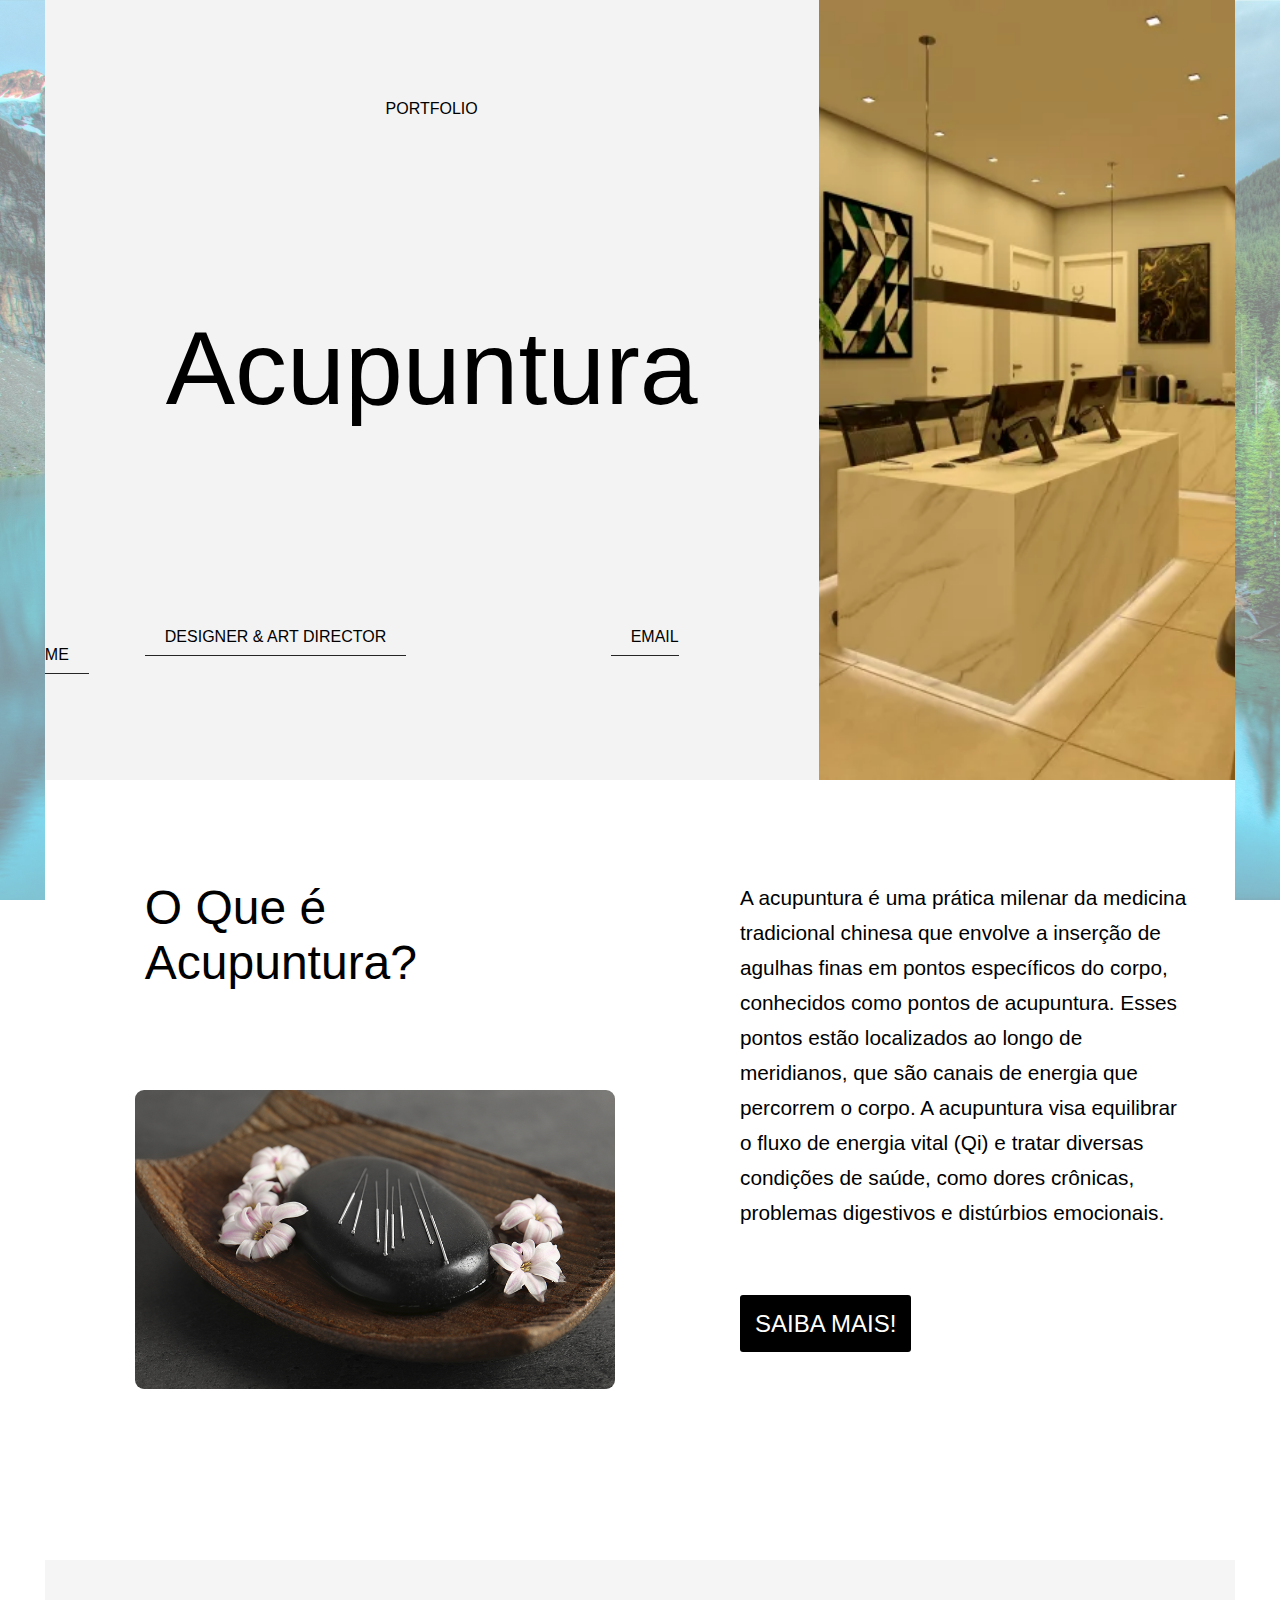
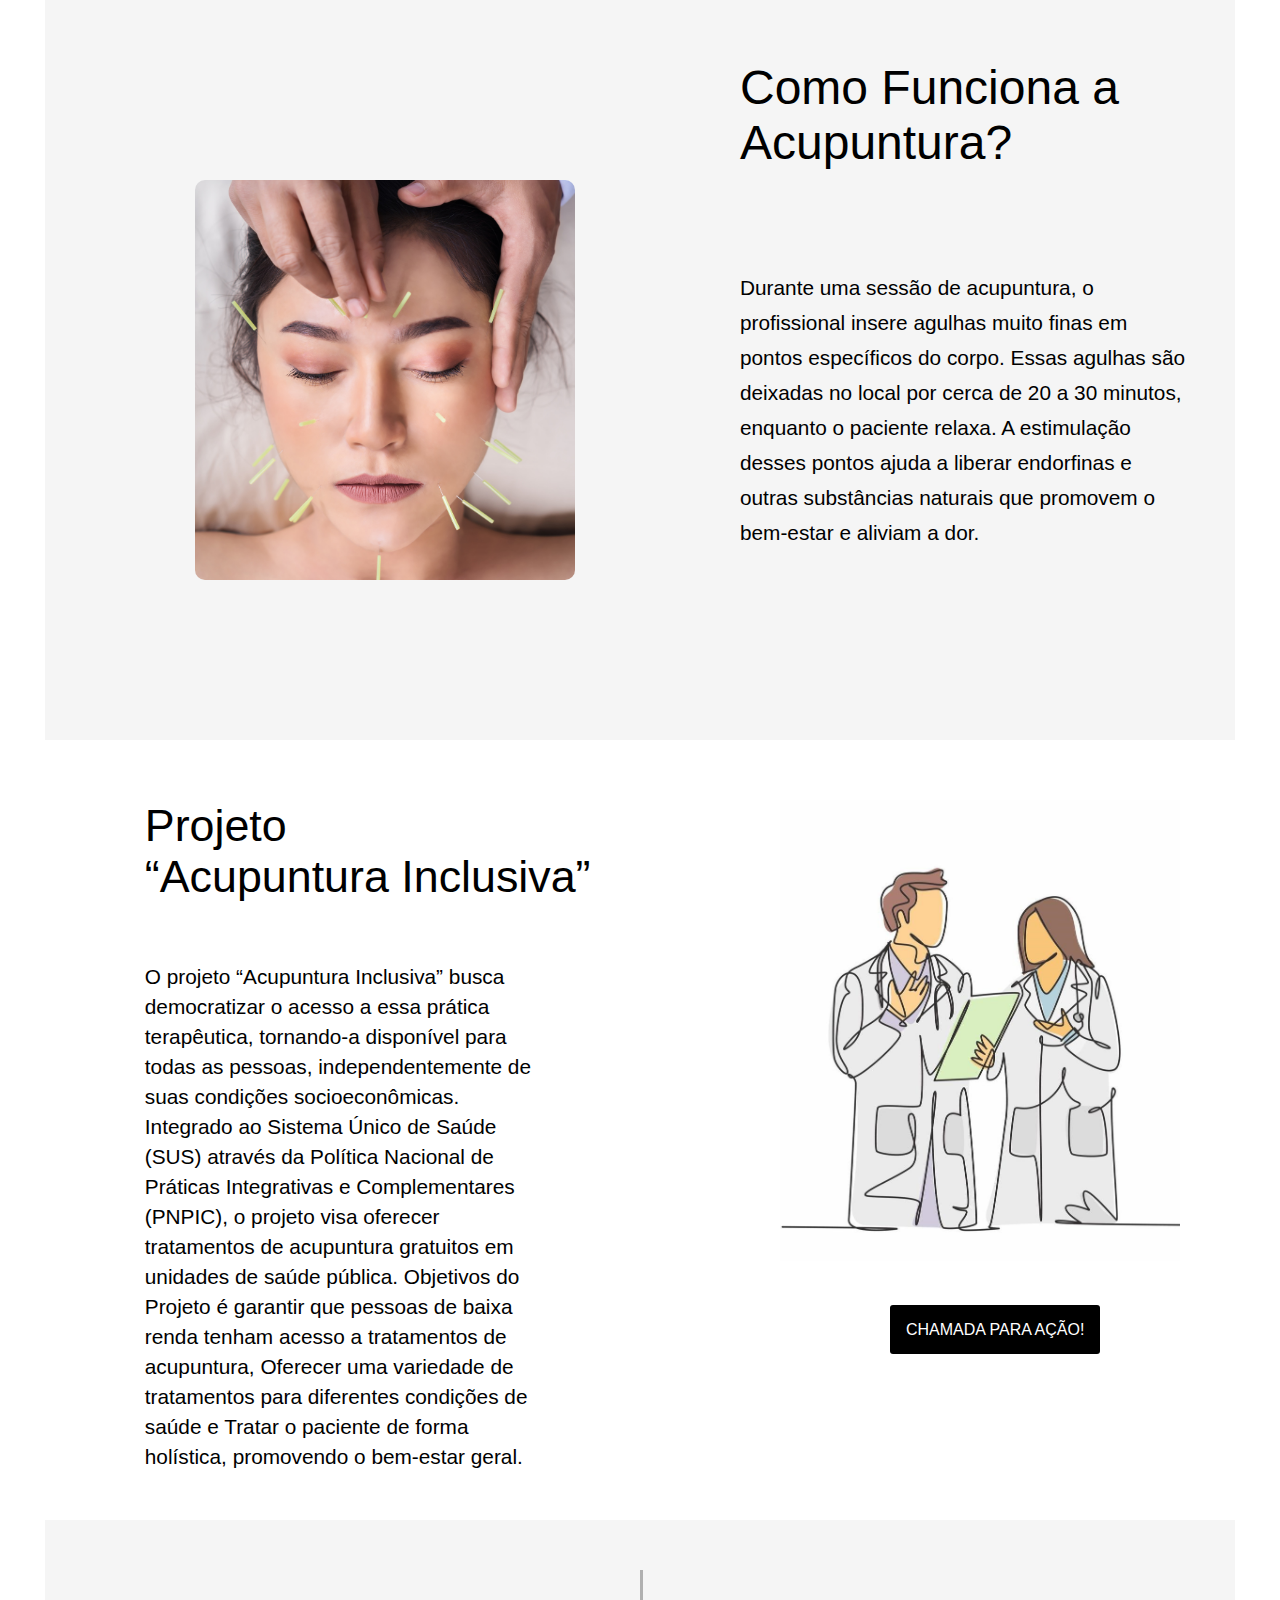
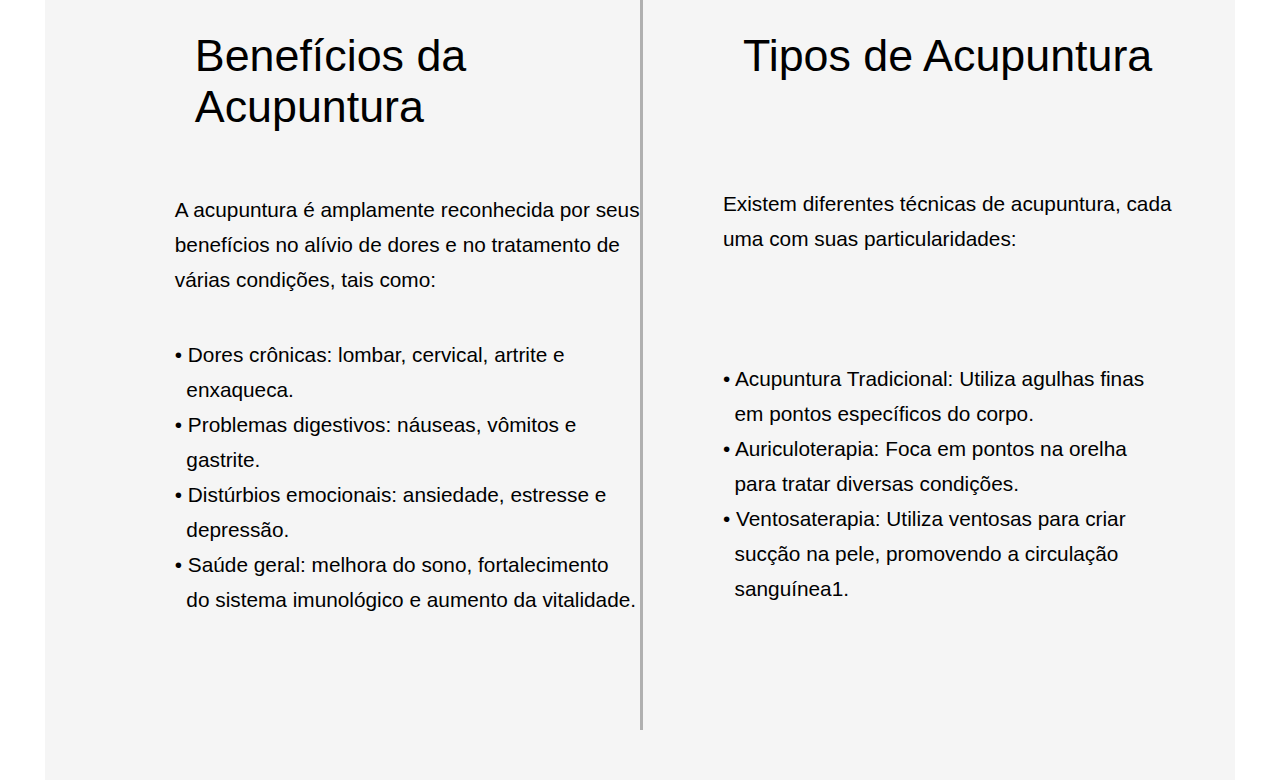
==== html/home.html @ a6e6b09a "Add files via upload" ====
<!DOCTYPE html>
<html lang="pt-BR">
<head>
    <meta charset="UTF-8">
    <meta name="viewport" content="width=device-width, initial-scale=1.0">
    <title>Acupuntura</title>
    <link rel="stylesheet" href="../css/home.css">
</head>
<body>
    <div class="back">
        <div class="home-div">
            <div class="left-home">
                <div class="space-div">
                    <h1>PORTFOLIO</h1>
                    <h2>Acupuntura</h2>
                </div>
                <div class="space-div-a">
                    <a href="#" class="button">DESIGNER & ART DIRECTOR</a>
                    <a href="mailto:email@example.com" class="button">EMAIL ME</a>
                </div>
            </div>
            <div class="right-home"></div>
        </div>

        <div class="parte2">
            <div class="parte2-div-left">
                <h1>O Que é Acupuntura?</h1>
                <img src="../img/pedra-acupunt.png" alt="img">
            </div>
            <div class="parte2-div-right">
                <p> A acupuntura é uma prática milenar da medicina tradicional chinesa
                    que envolve a inserção de agulhas finas em pontos específicos do corpo, 
                    conhecidos como pontos de acupuntura. Esses pontos estão localizados ao longo de
                    meridianos, que são canais de energia que percorrem o corpo. A acupuntura visa equilibrar
                    o fluxo de energia vital (Qi) e tratar diversas condições de saúde, como dores
                    crônicas, problemas digestivos e distúrbios emocionais.
                    </p>
                <a href="Saiba.html" class="btn">SAIBA MAIS!</a>
            </div>
        </div>
        
        <div class="parte3">
            <div class="parte3-div-left">
                <img src="../img/acupuntura-mulher2.png" alt="img">
            </div>
            <div class="parte3-div-right">
                <h1>Como Funciona a Acupuntura?</h1>
                <p>Durante uma sessão de acupuntura, o profissional insere agulhas muito finas em pontos específicos do corpo. Essas agulhas
                    são deixadas no local por cerca de 20 a 30 minutos, enquanto o paciente relaxa. A estimulação desses pontos
                    ajuda a liberar endorfinas e outras substâncias naturais que promovem o bem-estar e aliviam a dor.
                </p>
            </div>
        </div>

        <div class="parte4" id="nume4">
            <div class="parte4-div-left">
                <h1>Projeto<br>“Acupuntura Inclusiva”</h1>
                <p> O projeto “Acupuntura Inclusiva” busca democratizar o acesso a essa prática terapêutica, tornando-a 
                    disponível para todas as pessoas, independentemente de suas condições socioeconômicas. Integrado ao 
                    Sistema Único de Saúde (SUS) através da Política Nacional de Práticas Integrativas e Complementares 
                    (PNPIC), o projeto visa oferecer tratamentos de acupuntura gratuitos em unidades de saúde pública.
                    Objetivos do Projeto é garantir que pessoas de baixa renda tenham acesso a tratamentos de acupuntura, 
                    Oferecer uma variedade de tratamentos para diferentes condições de saúde e Tratar o paciente 
                    de forma holística, promovendo o bem-estar geral.
                   </p>
            </div>
            <div class="parte4-div-right">
                <img src="../img/img acupunt2.jpg" alt="img">
                <a href="#">CHAMADA PARA AÇÃO!</a>
            </div>
        </div>

        <div class="parte5">
            <div class="parte5-div-left">
                <h1>Benefícios da Acupuntura</h1>
                <p>A acupuntura é amplamente reconhecida por seus benefícios no alívio
                    de dores e no tratamento de várias condições, tais como:
                </p>
                <p class="parte5-p">
                    • Dores crônicas: lombar, cervical, artrite e &nbsp;&nbsp;enxaqueca.<br>
                    • Problemas digestivos: náuseas, vômitos e &nbsp;&nbsp;gastrite.<br>
                    • Distúrbios emocionais: ansiedade, estresse e &nbsp;&nbsp;depressão.<br>
                    • Saúde geral: melhora do sono, fortalecimento &nbsp;&nbsp;do sistema imunológico e aumento da vitalidade.
                </p>
            </div>
            <div class="parte5-div-right">
                <h1>Tipos de Acupuntura</h1>
                <p>Existem diferentes técnicas de acupuntura, 
                    cada uma com suas particularidades:
                </p>
                <p class="parte5-p">
                    • Acupuntura Tradicional: Utiliza agulhas finas &nbsp;&nbsp;em pontos específicos do corpo.<br>
                    • Auriculoterapia: Foca em pontos na orelha &nbsp;&nbsp;para tratar diversas condições.<br>
                    • Ventosaterapia: Utiliza ventosas para criar &nbsp;&nbsp;sucção na pele, promovendo a circulação &nbsp;&nbsp;sanguínea1.
                </p>
            </div>
        </div>

        <div>

        </div>
    </div>
</body>
</html>
---- css/home.css ----
body {
    font-family: Arial, sans-serif;
    margin: 0;
    padding: 0;
    background: linear-gradient(rgba(255, 255, 255, 0.5), rgba(255, 255, 255, 0.5)),url(../img/fundo1.jpg);
    background-size: cover;
    background-attachment: fixed;
}

.back {
    margin-left: 3.5%;
    width: 93%;
    display: flex;
    flex-direction: column;
    justify-content: center;
}
.home-div{
    display: flex;
    height: 780px;
}
/**/
.space-div{
    padding-top: 100px;
    padding-bottom: 250px;
    text-align: center;
    
}
.space-div h2{
    font-family: 'Franklin Gothic Medium', 'Arial Narrow', Arial, sans-serif;
    margin-top: 250px;
    line-height: 00px;
}
.space-div-a a{
    margin: 0 100px;
}
/**/
.left-home {
    width: 65%;
    background-color: #f3f3f3;
    display: flex;
    flex-direction: column;
    align-items: center;
}
.right-home {
    width: 35%;
    background-image: url(../img/interiorclinic.png); /* Substitua pelo URL da sua imagem */
    background-size: cover;
    background-position: center;
}
h1 {
    font-weight: 100;
    font-size: 1.0em;
    margin: 0;
}
h2 {
    font-weight: 100;
    font-size: 6.5em;
    margin: 10px 0;
}
.button {
    margin: 10px 0;
    padding: 10px 20px;
    color: #000000;
    text-decoration: none;
    border-bottom: solid 1px rgb(37, 37, 37);
}
/* parte 2 da pagina */
.parte2{
    background-color: #ffffff;
    height: 780px;
    display: flex;
}
.parte2-div-right {
    width: 50%;
}
.parte2-div-right p{
    width: 450px;
    line-height: 35px;
    margin: 100px 0 80px 100px;
    font-size: 1.3em;
}
.parte2-div-right a{
    font-size: 1.5em;
}
/**/
.btn {
    background-color: #000000;
    color: #ffffff;
    padding: 15px;
    text-decoration: none;
    border-radius: 3px;
    margin-left: 100px;
}
/**/
.parte2-div-left {
    width: 50%;
}
.parte2-div-left h1{
    width: 240px;
    font-size: 3.0em;
    margin: 100px;
}
.parte2-div-left img{
    margin: 0 0 90px 90px;
    border-radius: 9px;
    width: 480px;
    height: auto;
}
/* final/inicio da parte 3*/
.parte3 {
    background-color: #f5f5f5;
    display: flex;
    height: 780px;
}
.parte3-div-left {
    width: 50%;
}
.parte3-div-left img{
    width: 380px;
    margin: 220px 150px 0 150px;
    border-radius: 10px;
}
.parte3-div-right {
    width: 50%;
}
.parte3-div-right h1{
    margin: 100px 0 80px 100px;
    width: 380px;
    font-size: 3.0em;
}
.parte3-div-right p{
    width: 450px;
    line-height: 35px;
    margin: 100px 0 80px 100px;
    font-size: 1.3em;
}
/* final/inico parte4*/
.parte4 {
    background-color: #ffffff;
    display: flex;
    height: 780px;
}
.parte4-div-left {
    width: 50%;
}
.parte4-div-left p{
    margin: 0 100px;
    font-size: 1.3em;
    line-height: 30px;
}
.parte4-div-left h1{
    margin: 60px 100px;
    width: 480px;
    font-size: 2.8em;
}
.parte4-div-right {
    width: 50%;
}
.parte4-div-right img{
    width: 400px;
    display: flex;
    flex-direction: column;
    padding: 60px 140px;
}
.parte4-div-right a{
    margin-left: 250px;
    padding: 16px;
    background-color: #000000;
    color: #ffffff;
    border-radius: 3px;
    text-decoration: none;
}
/*Final/inicio parte5*/
.parte5 {
    display: flex;
    height: 760px;
    padding: 50px;
    background-color: #f5f5f5;
}
.parte5-div-left {
    width: 50%;
    border-right: solid rgba(138, 138, 138, 0.651);
}
.parte5-div-right {
    width: 50%;
}

.parte5-div-left h1{
    margin: 60px 100px;
    width: 480px;
    font-size: 2.8em;
}
.parte5-div-left p{
    width: 470px;
    line-height: 35px;
    margin: 40px 0 40px 80px;
    font-size: 1.3em;
}
.parte5-div-right h1{
    margin: 60px 100px;
    width: 480px;
    font-size: 2.8em;
}
.parte5-div-right p{
    width: 450px;
    line-height: 35px;
    margin: 105px 0 30px 80px;
    font-size: 1.3em;
}
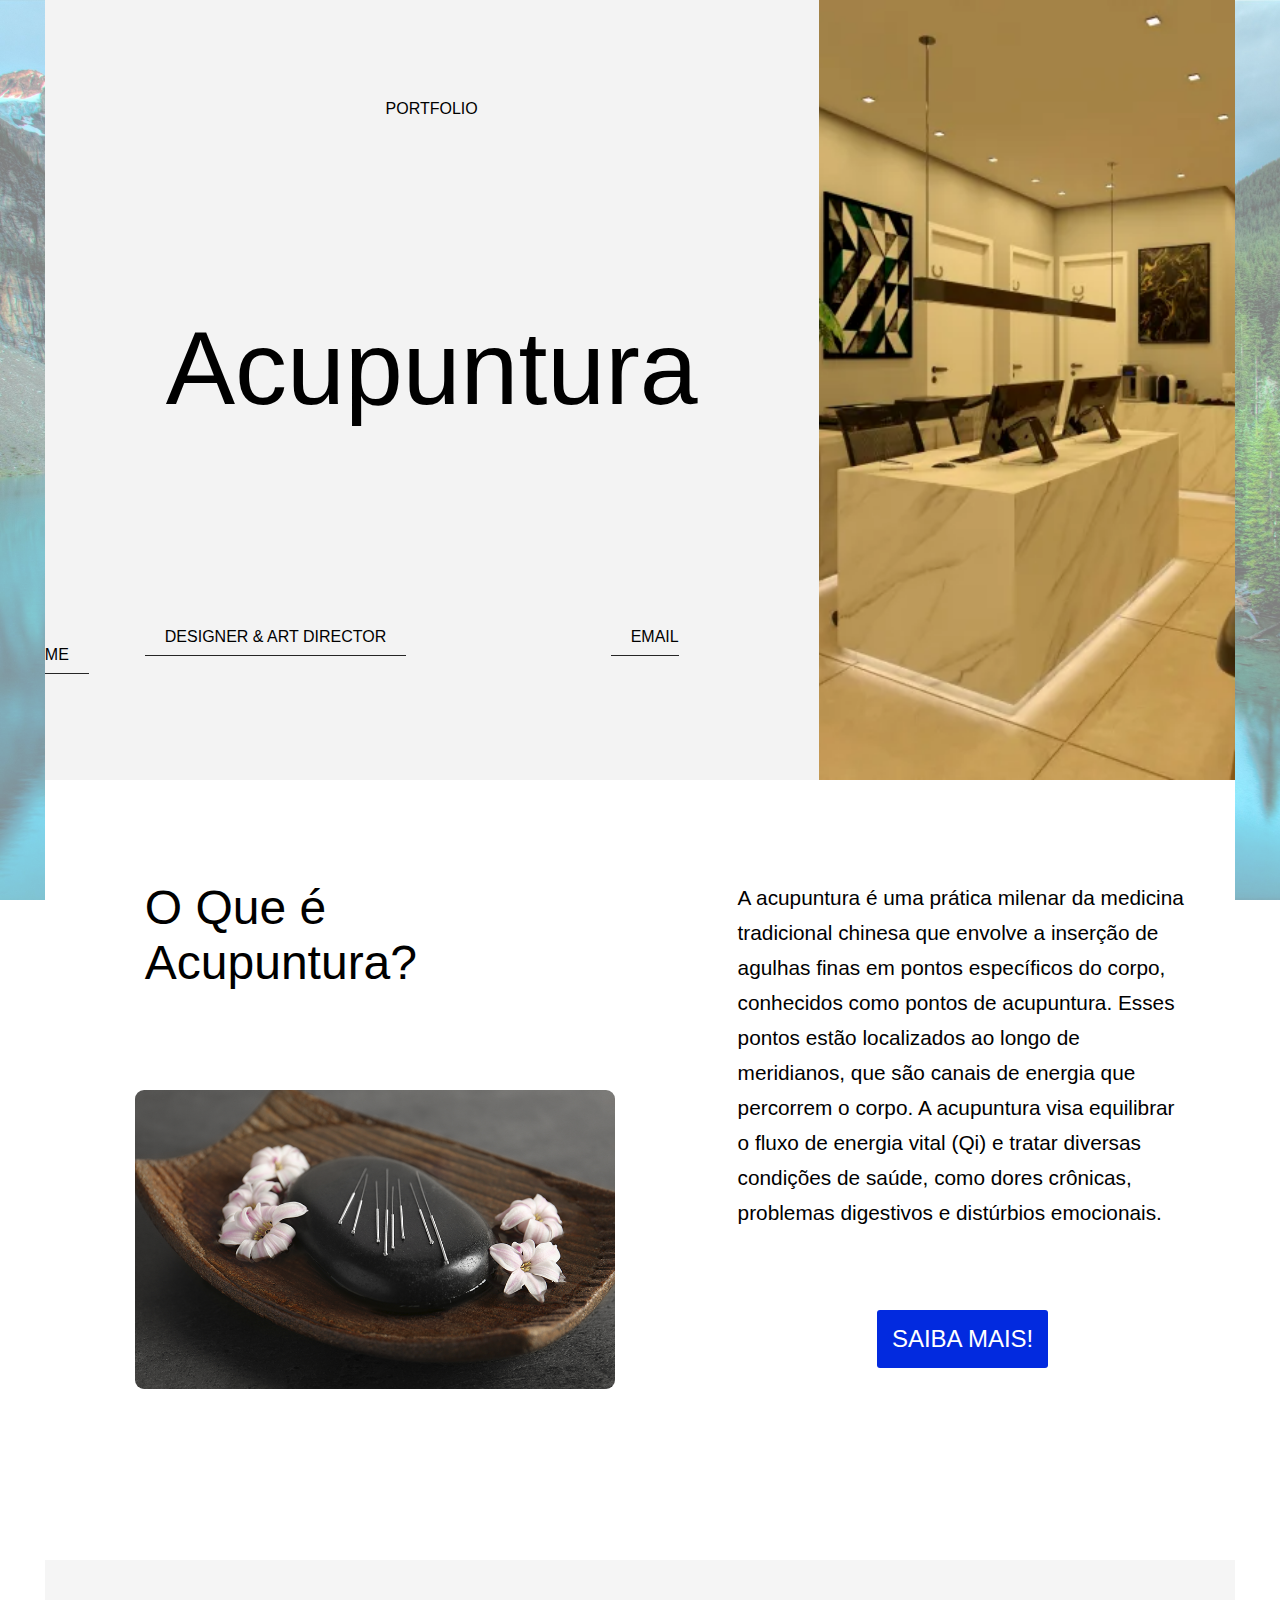
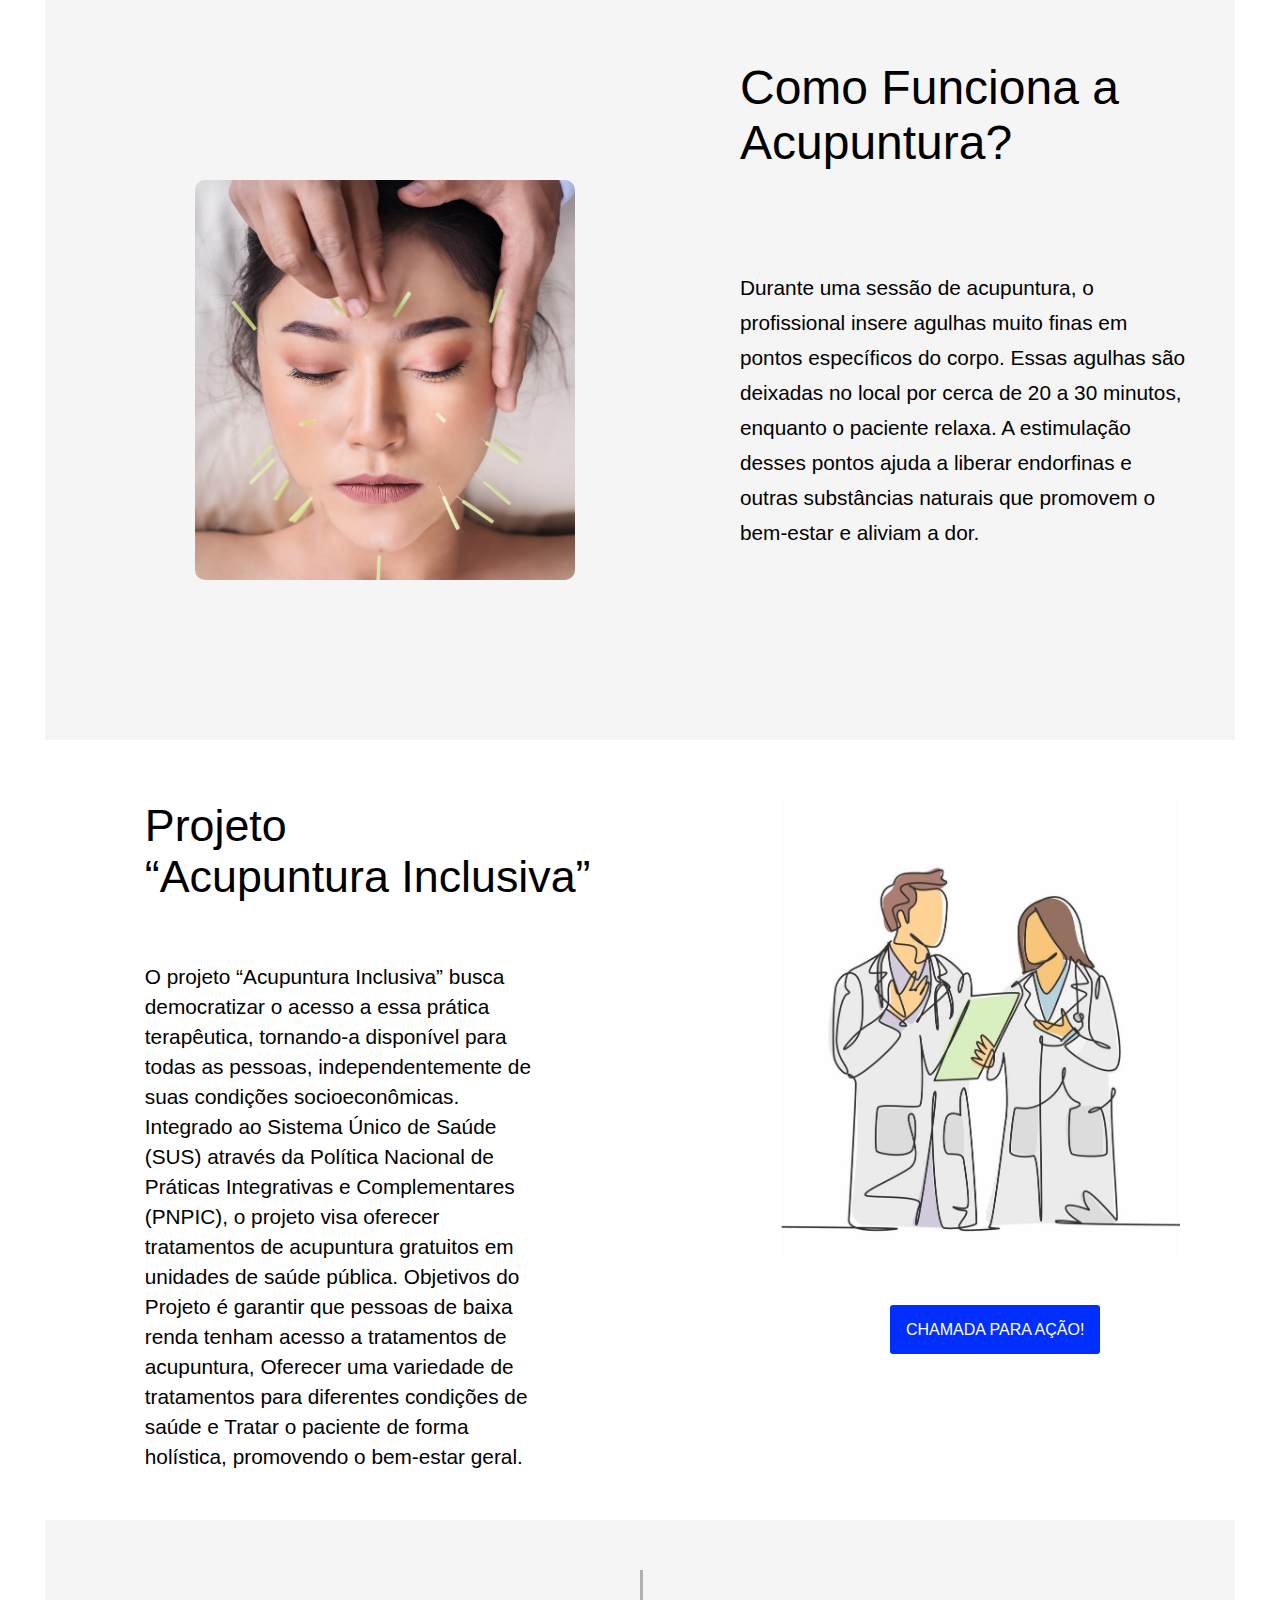
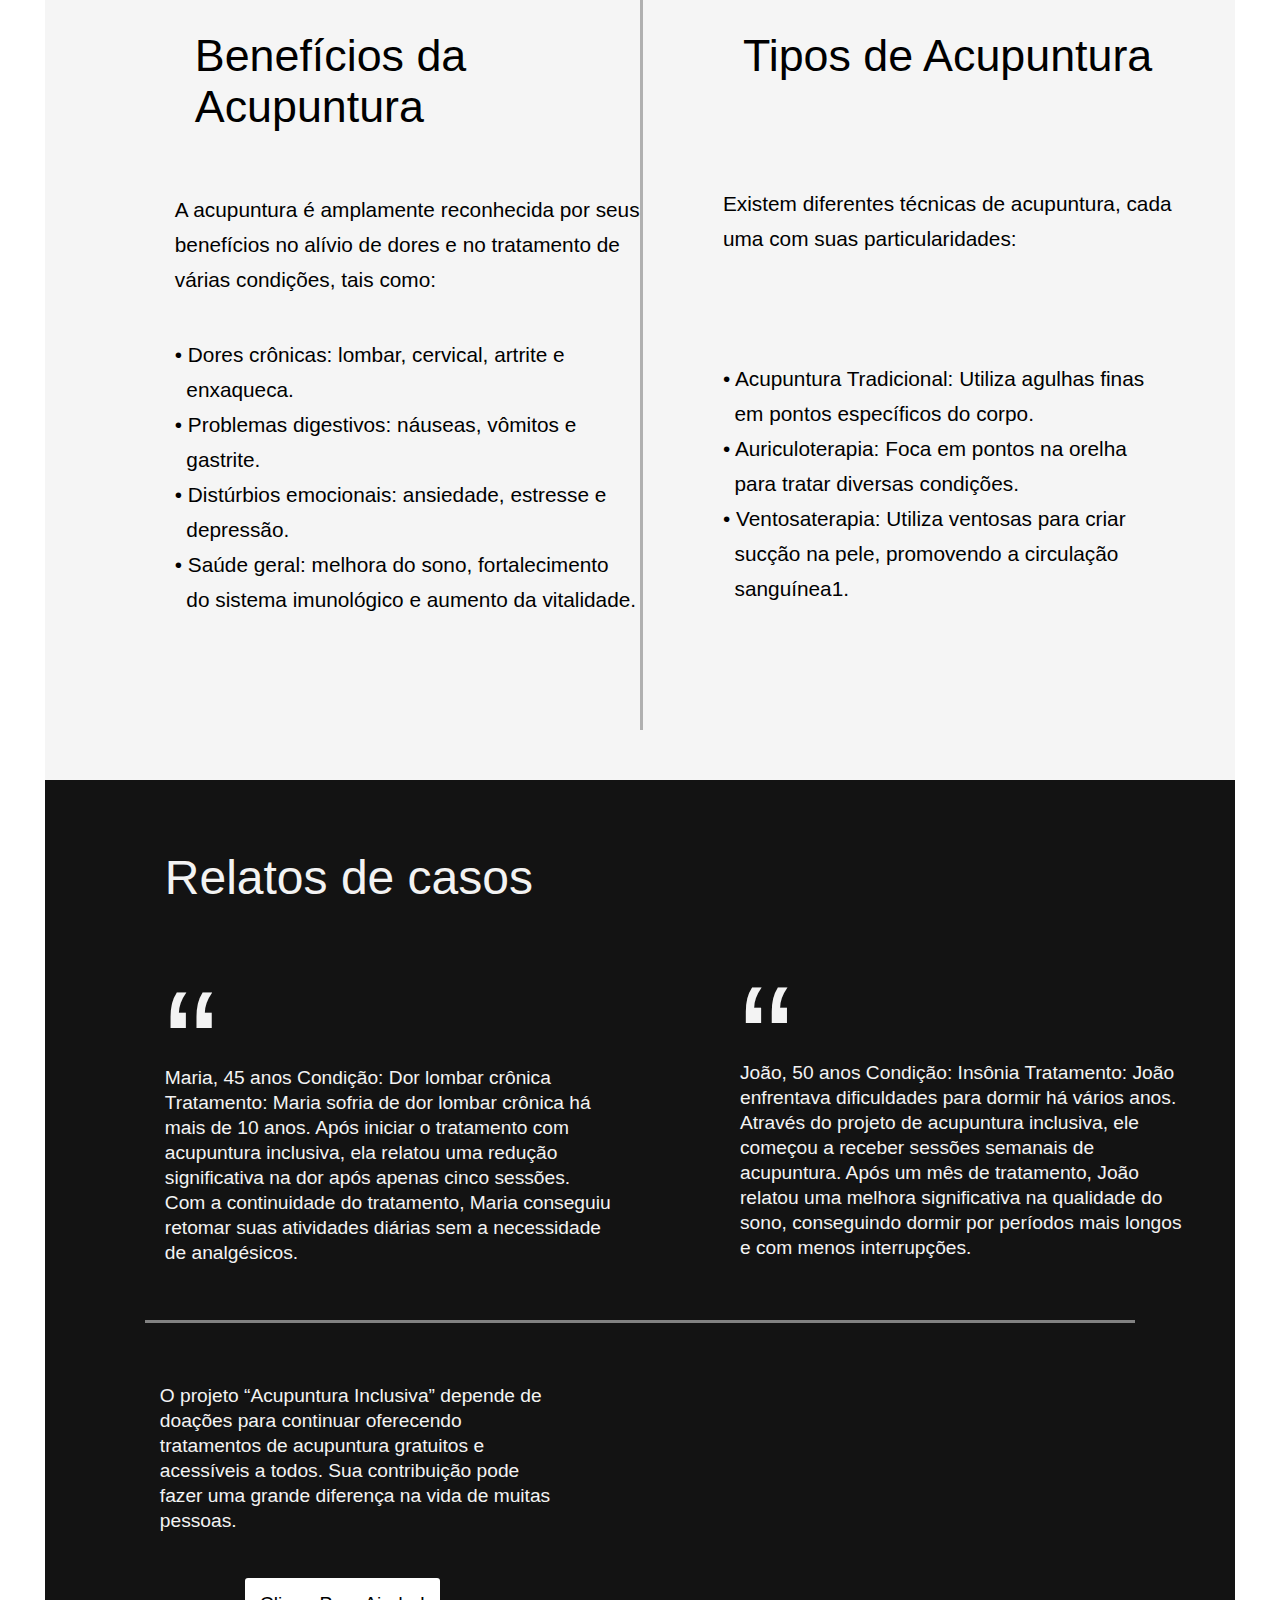
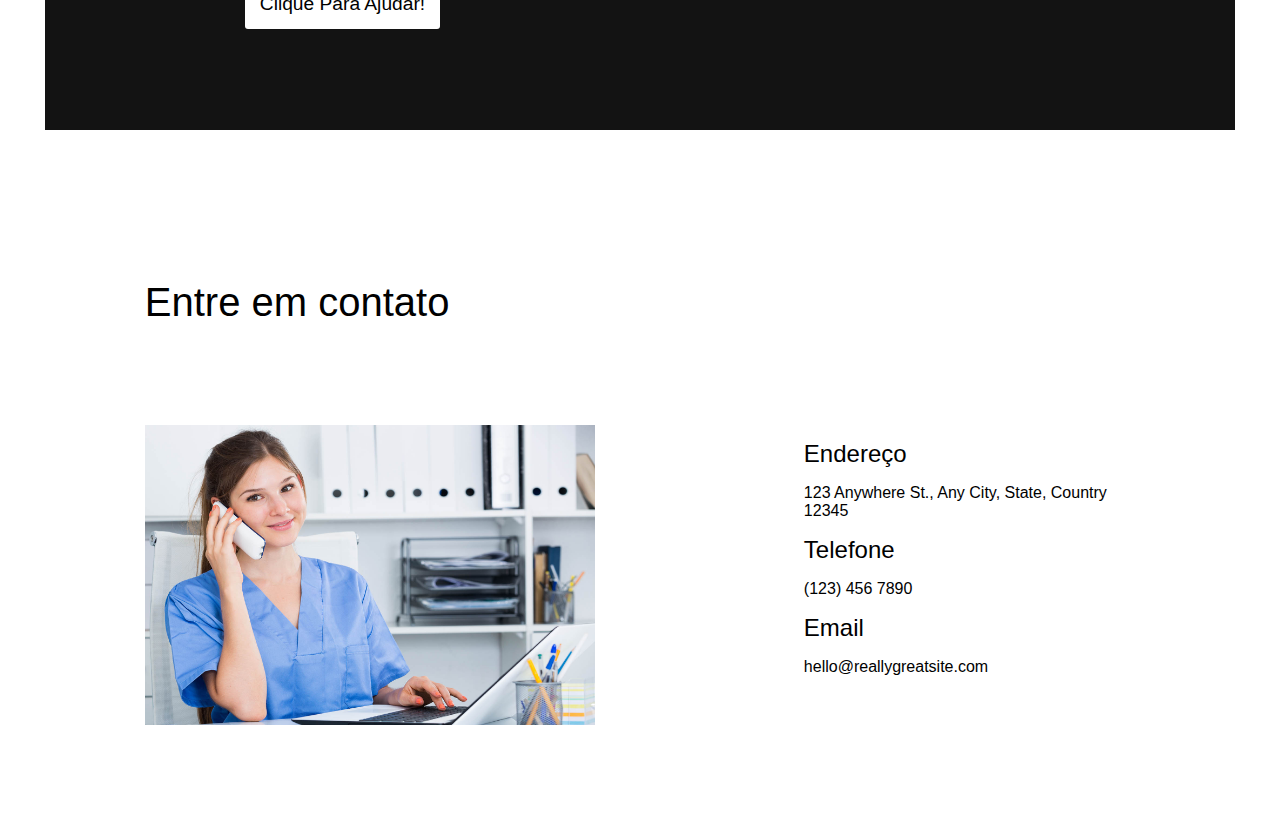
==== commit 1ed799c1: "Add files via upload" ====
--- a/html/home.html
+++ b/html/home.html
@@ -96,9 +96,47 @@
             </div>
         </div>
 
-        <div>
+        <div class="parte6">
+            <div class="parte6-div1">
+                <div class="parte6-div-left">
+                    <h1>Relatos de casos</h1>
+                    <h2>“</h2>
+                    <p> Maria, 45 anos Condição: Dor lombar crônica Tratamento: Maria sofria de dor 
+                        lombar crônica há mais de 10 anos. Após iniciar o tratamento com acupuntura inclusiva,
+                        ela relatou uma redução significativa na dor após apenas cinco sessões. Com a continuidade do tratamento,
+                        Maria conseguiu retomar suas atividades diárias sem a necessidade de analgésicos.</p>
+                </div>
+                <div class="parte6-div-right">
+                    <h2>“</h2>
+                    <p> João, 50 anos Condição: Insônia Tratamento: João enfrentava dificuldades para dormir há vários anos.
+                        Através do projeto de acupuntura inclusiva, ele começou a receber sessões semanais de acupuntura.
+                        Após um mês de tratamento, João relatou uma melhora significativa na qualidade do sono,
+                        conseguindo dormir por períodos mais longos e com menos interrupções.</p>
+                </div>
+            </div>
+            <div class="parte6-div2">
+                <p>O projeto “Acupuntura Inclusiva” depende de doações para continuar 
+                    oferecendo tratamentos de acupuntura gratuitos e acessíveis a todos. 
+                    Sua contribuição pode fazer uma grande diferença na vida de muitas pessoas.</p>
+                <a href="#" class="btn-ajuda">Clique Para Ajudar!</a>
+            </div>
+        </div>
 
+        <div class="parte7">
+            <div class="parte7-div-left">
+                <h1>Entre em contato</h1>
+                <img src="../img/consultorio-acupun.jpg" alt="img">
+            </div>
+            <div class="parte7-div-right">
+                <h2>Endereço</h2>
+                <p>123 Anywhere St., Any City, State, Country 12345</p>
+                <h2>Telefone</h2>
+                <p>(123) 456 7890</p>
+                <h2>Email</h2>
+                <p>hello@reallygreatsite.com</p>
+            </div>
         </div>
+
     </div>
 </body>
 </html>
--- a/css/home.css
+++ b/css/home.css
@@ -71,12 +71,15 @@
     display: flex;
 }
 .parte2-div-right {
+    display: flex;
+    flex-direction: column;
+    align-items: center;
     width: 50%;
 }
 .parte2-div-right p{
     width: 450px;
     line-height: 35px;
-    margin: 100px 0 80px 100px;
+    margin: 100px 0 80px 50px;
     font-size: 1.3em;
 }
 .parte2-div-right a{
@@ -84,12 +87,12 @@
 }
 /**/
 .btn {
-    background-color: #000000;
+    background-color: #022adf;
     color: #ffffff;
     padding: 15px;
     text-decoration: none;
     border-radius: 3px;
-    margin-left: 100px;
+    margin-left: 50px;
 }
 /**/
 .parte2-div-left {
@@ -165,7 +168,7 @@
 .parte4-div-right a{
     margin-left: 250px;
     padding: 16px;
-    background-color: #000000;
+    background-color: #002fff;
     color: #ffffff;
     border-radius: 3px;
     text-decoration: none;
@@ -206,4 +209,96 @@
     line-height: 35px;
     margin: 105px 0 30px 80px;
     font-size: 1.3em;
+}
+
+/*Final/inicio parte6*/
+.parte6{
+    background-color: #131313;
+    color: #f3f3f3;
+    height: 950px;
+}
+.parte6-div1 {
+    display: flex;
+    padding: 20px;
+}
+.parte6-div-left {
+    width: 50%;
+}
+.parte6-div-right {
+    width: 50%;
+}
+.parte6-div-left h1{
+    margin: 50px 100px;
+    width: 480px;
+    font-size: 3.0em;
+}
+.parte6-div-left h2{
+    margin: 0 0 10px 100px;
+    font-size: 10.0em;
+    width: auto;
+    height: 100px;
+}
+.parte6-div-left p{
+    width: 450px;
+    line-height: 25px;
+    margin: 0 0 0px 100px;
+    font-size: 1.2em;
+}
+.parte6-div-right h2{
+    margin: 150px 0 10px 100px;
+    font-size: 10.0em;
+    width: auto;
+    height: 100px;
+}
+.parte6-div-right p{
+    width: 450px;
+    line-height: 25px;
+    margin: 0px 100px 40px 100px;
+    font-size: 1.2em;
+}
+.parte6-div2 {
+    margin: 0 100px;
+    border-top: solid rgba(199, 199, 199, 0.616)
+}
+.parte6-div2 p{
+    width: 400px;
+    line-height: 25px;
+    padding-top: 60px;
+    margin: 0 100px 60px 15px;
+    font-size: 1.2em;
+}
+.btn-ajuda {
+    background-color: #ffffff;
+    color: #000000;
+    padding: 15px;
+    font-size: 1.2em;
+    text-decoration: none;
+    border-radius: 3px;
+    margin-left: 100px;
+}
+
+/*Final/inicio parte6*/
+.parte7 {
+    padding-top: 50px;
+    display: flex;
+    background-color: #ffffff;
+}
+.parte7-div-left {
+    width: 700px;
+
+}
+.parte7-div-left h1 {
+    font-size: 2.5em;
+    padding: 100px;
+}
+.parte7-div-left img{
+    padding: 0 00px 100px 100px;
+    width: 450px;
+
+}
+.parte7-div-right {
+    padding: 250px 100px 0px 100px;
+}
+.parte7-div-right h2{
+    font-size: 1.5em;
 }